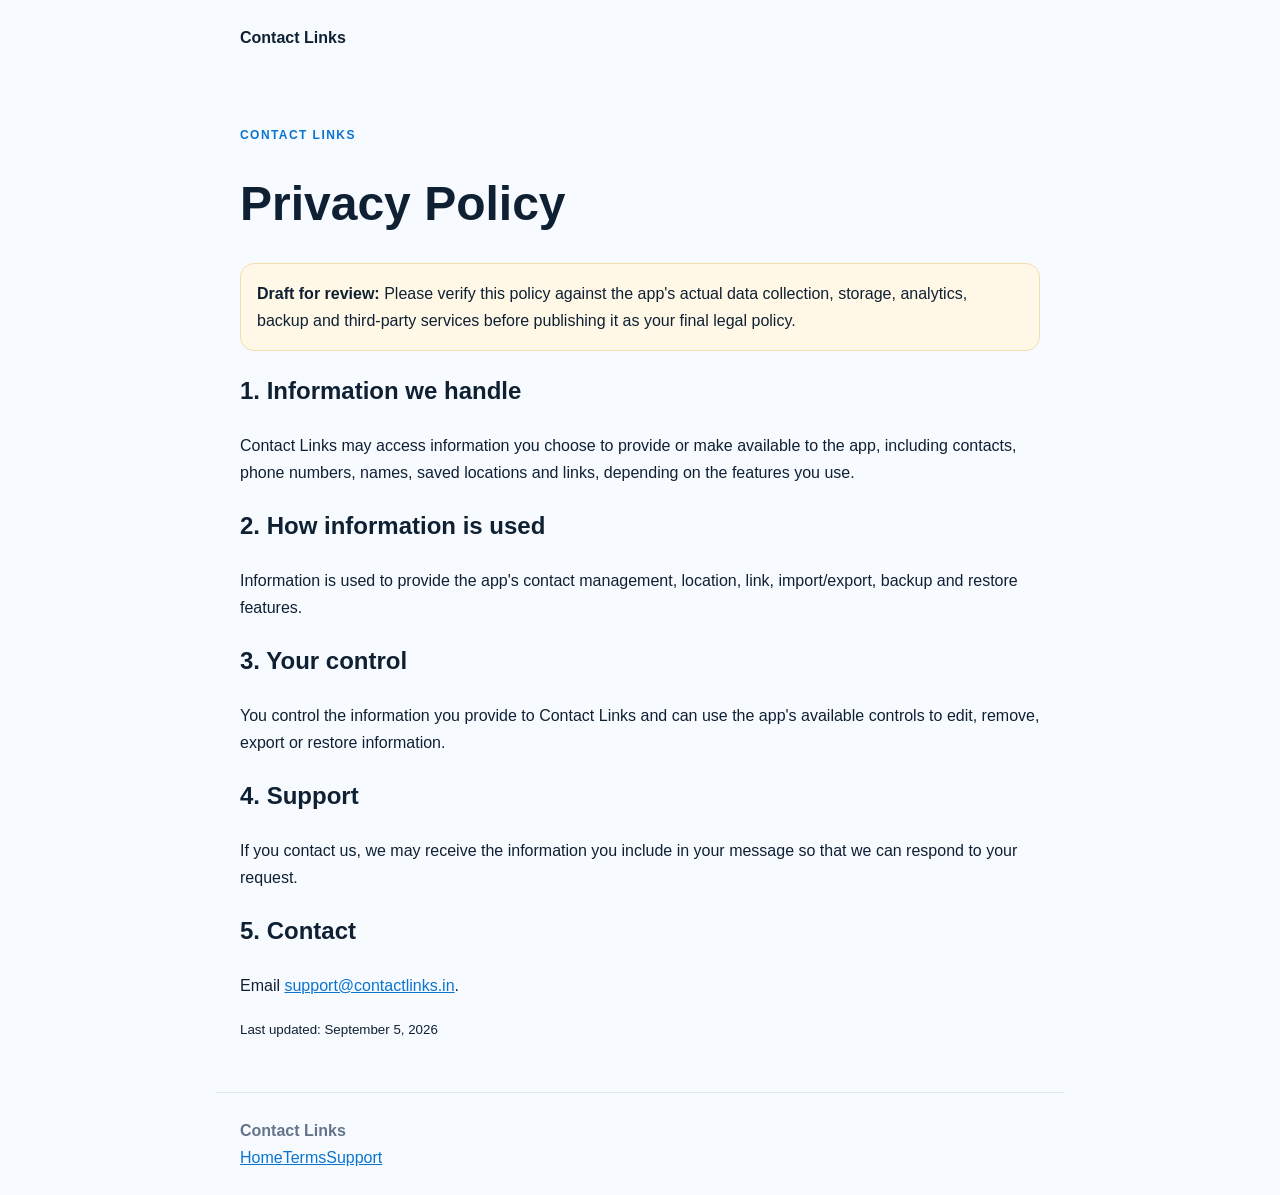
==== privacy.html @ 7d08d026 "Add files via upload" ====
<!doctype html><html lang="en"><head><meta charset="utf-8"><meta name="viewport" content="width=device-width,initial-scale=1"><title>Privacy Policy — Contact Links</title><style>body{margin:0;font-family:-apple-system,BlinkMacSystemFont,Segoe UI,Arial,sans-serif;color:#102033;background:#f7fbff;line-height:1.7}.nav,footer{max-width:800px;margin:auto;padding:24px}.brand{color:#102033;text-decoration:none;font-weight:800}.legal{max-width:800px;margin:50px auto;padding:0 24px}.legal h1{font-size:48px;line-height:1.1}.eyebrow{color:#0b74d1;font-size:12px;font-weight:800;letter-spacing:.12em}.notice{background:#fff8e7;border:1px solid #f1dfad;padding:16px;border-radius:14px}a{color:#0b74d1}footer{border-top:1px solid #dce8f3;color:#64748b}</style></head><body><header class="nav"><a class="brand" href="index.html"><img src="" alt=""><span>Contact Links</span></a></header><main class="legal"><p class="eyebrow">CONTACT LINKS</p><h1>Privacy Policy</h1><div class="notice"><strong>Draft for review:</strong> Please verify this policy against the app's actual data collection, storage, analytics, backup and third-party services before publishing it as your final legal policy.</div><h2>1. Information we handle</h2><p>Contact Links may access information you choose to provide or make available to the app, including contacts, phone numbers, names, saved locations and links, depending on the features you use.</p><h2>2. How information is used</h2><p>Information is used to provide the app's contact management, location, link, import/export, backup and restore features.</p><h2>3. Your control</h2><p>You control the information you provide to Contact Links and can use the app's available controls to edit, remove, export or restore information.</p><h2>4. Support</h2><p>If you contact us, we may receive the information you include in your message so that we can respond to your request.</p><h2>5. Contact</h2><p>Email <a href="mailto:support@contactlinks.in">support@contactlinks.in</a>.</p><p><small>Last updated: September 5, 2026</small></p></main><footer><div class="footer-brand"><img src="" alt=""><strong>Contact Links</strong></div><div class="footer-links"><a href="index.html">Home</a><a href="terms.html">Terms</a><a href="mailto:support@contactlinks.in">Support</a></div></footer></body></html>
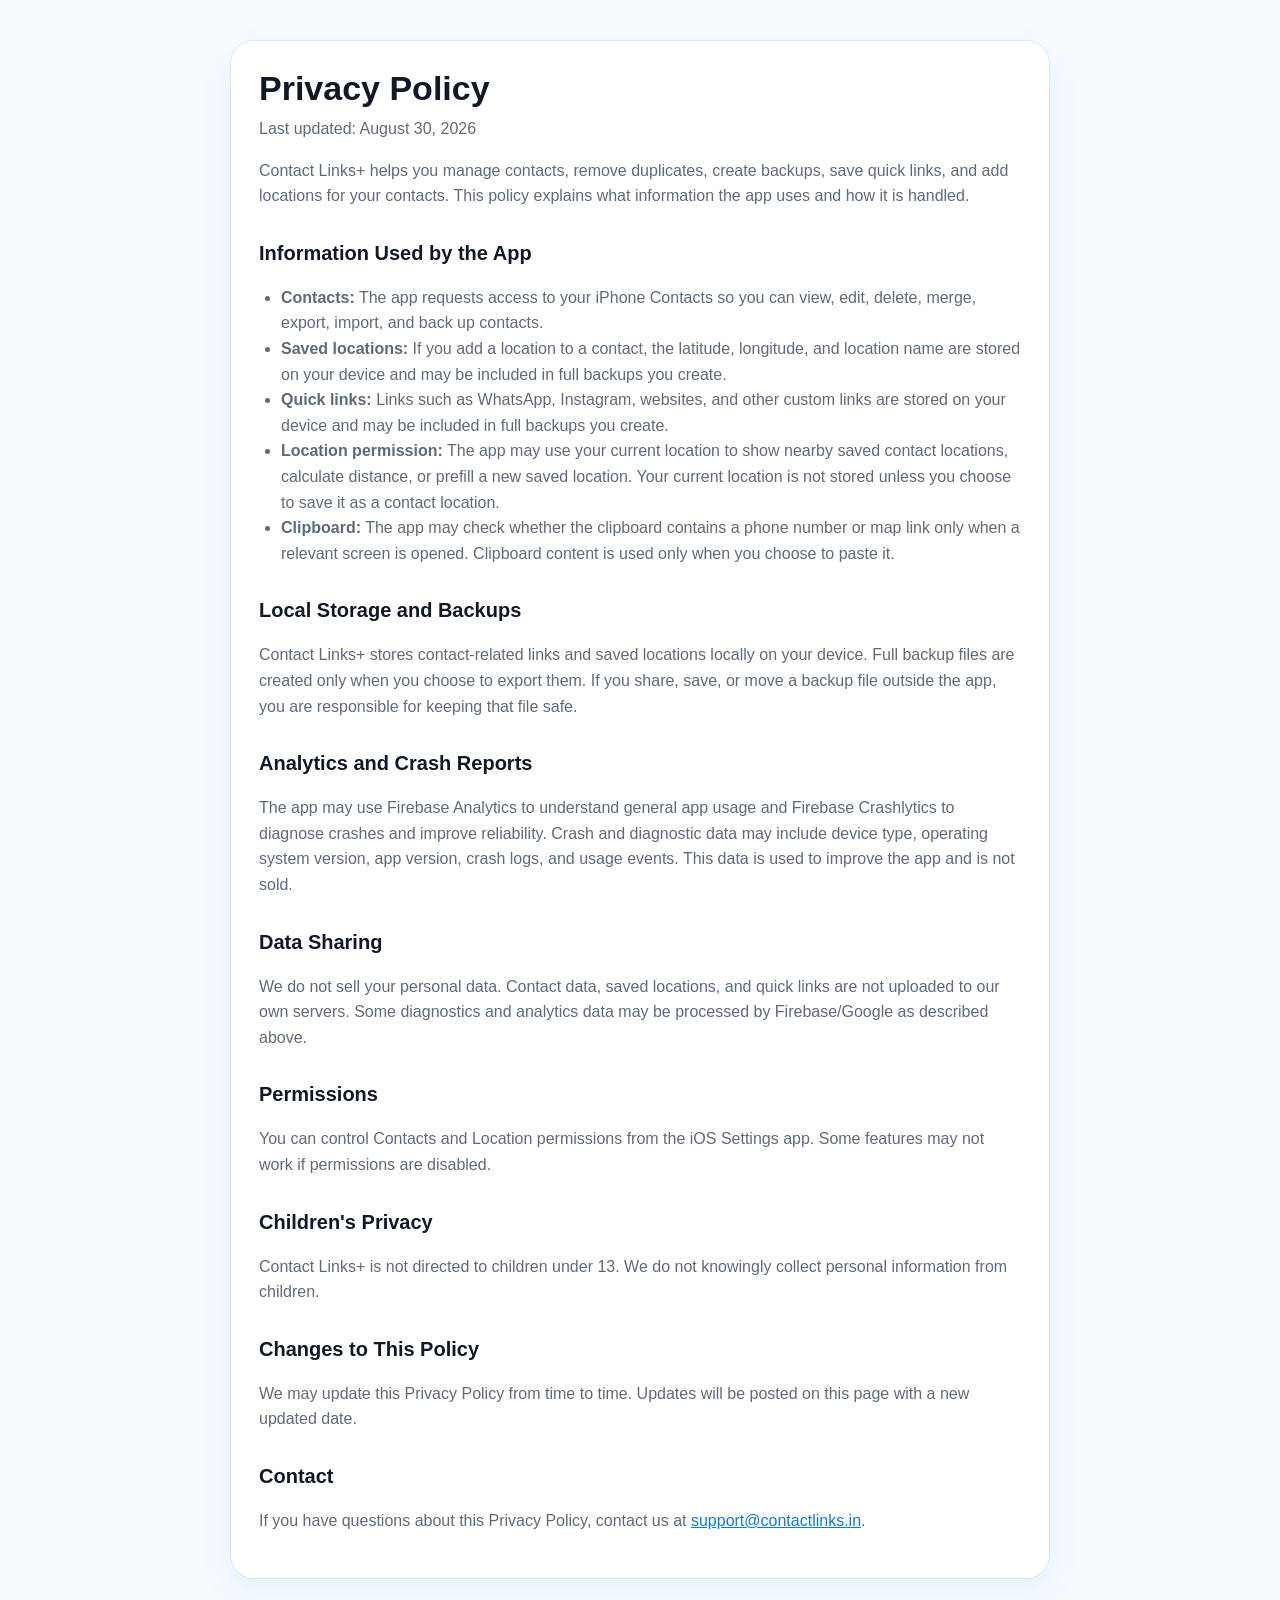
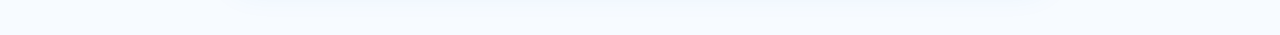
==== commit 27d161b7: "Add files via upload" ====
--- a/privacy.html
+++ b/privacy.html
@@ -1 +1,60 @@
-<!doctype html><html lang="en"><head><meta charset="utf-8"><meta name="viewport" content="width=device-width,initial-scale=1"><title>Privacy Policy — Contact Links</title><style>body{margin:0;font-family:-apple-system,BlinkMacSystemFont,Segoe UI,Arial,sans-serif;color:#102033;background:#f7fbff;line-height:1.7}.nav,footer{max-width:800px;margin:auto;padding:24px}.brand{color:#102033;text-decoration:none;font-weight:800}.legal{max-width:800px;margin:50px auto;padding:0 24px}.legal h1{font-size:48px;line-height:1.1}.eyebrow{color:#0b74d1;font-size:12px;font-weight:800;letter-spacing:.12em}.notice{background:#fff8e7;border:1px solid #f1dfad;padding:16px;border-radius:14px}a{color:#0b74d1}footer{border-top:1px solid #dce8f3;color:#64748b}</style></head><body><header class="nav"><a class="brand" href="index.html"><img src="" alt=""><span>Contact Links</span></a></header><main class="legal"><p class="eyebrow">CONTACT LINKS</p><h1>Privacy Policy</h1><div class="notice"><strong>Draft for review:</strong> Please verify this policy against the app's actual data collection, storage, analytics, backup and third-party services before publishing it as your final legal policy.</div><h2>1. Information we handle</h2><p>Contact Links may access information you choose to provide or make available to the app, including contacts, phone numbers, names, saved locations and links, depending on the features you use.</p><h2>2. How information is used</h2><p>Information is used to provide the app's contact management, location, link, import/export, backup and restore features.</p><h2>3. Your control</h2><p>You control the information you provide to Contact Links and can use the app's available controls to edit, remove, export or restore information.</p><h2>4. Support</h2><p>If you contact us, we may receive the information you include in your message so that we can respond to your request.</p><h2>5. Contact</h2><p>Email <a href="mailto:support@contactlinks.in">support@contactlinks.in</a>.</p><p><small>Last updated: September 5, 2026</small></p></main><footer><div class="footer-brand"><img src="" alt=""><strong>Contact Links</strong></div><div class="footer-links"><a href="index.html">Home</a><a href="terms.html">Terms</a><a href="mailto:support@contactlinks.in">Support</a></div></footer></body></html>+<!doctype html>
+<html lang="en">
+<head>
+  <meta charset="utf-8">
+  <meta name="viewport" content="width=device-width, initial-scale=1">
+  <title>Contact Links+ Privacy Policy</title>
+  <style>
+    :root { color-scheme: light; --ink:#111827; --muted:#5f6b7a; --accent:#0f7bdc; --line:#d8e7f8; --bg:#f7fbff; }
+    body { margin:0; font-family:-apple-system,BlinkMacSystemFont,"Segoe UI",sans-serif; background:var(--bg); color:var(--ink); line-height:1.6; }
+    main { max-width:820px; margin:0 auto; padding:40px 20px 56px; }
+    .card { background:white; border:1px solid var(--line); border-radius:24px; padding:28px; box-shadow:0 12px 32px rgba(15,123,220,.08); }
+    h1 { margin:0 0 8px; font-size:34px; line-height:1.15; }
+    h2 { margin:28px 0 8px; font-size:20px; }
+    p, li { color:var(--muted); font-size:16px; }
+    ul { padding-left:22px; }
+    a { color:var(--accent); }
+    .updated { margin-top:0; color:var(--muted); }
+  </style>
+</head>
+<body>
+  <main>
+    <section class="card">
+      <h1>Privacy Policy</h1>
+      <p class="updated">Last updated: August 30, 2026</p>
+
+      <p>Contact Links+ helps you manage contacts, remove duplicates, create backups, save quick links, and add locations for your contacts. This policy explains what information the app uses and how it is handled.</p>
+
+      <h2>Information Used by the App</h2>
+      <ul>
+        <li><strong>Contacts:</strong> The app requests access to your iPhone Contacts so you can view, edit, delete, merge, export, import, and back up contacts.</li>
+        <li><strong>Saved locations:</strong> If you add a location to a contact, the latitude, longitude, and location name are stored on your device and may be included in full backups you create.</li>
+        <li><strong>Quick links:</strong> Links such as WhatsApp, Instagram, websites, and other custom links are stored on your device and may be included in full backups you create.</li>
+        <li><strong>Location permission:</strong> The app may use your current location to show nearby saved contact locations, calculate distance, or prefill a new saved location. Your current location is not stored unless you choose to save it as a contact location.</li>
+        <li><strong>Clipboard:</strong> The app may check whether the clipboard contains a phone number or map link only when a relevant screen is opened. Clipboard content is used only when you choose to paste it.</li>
+      </ul>
+
+      <h2>Local Storage and Backups</h2>
+      <p>Contact Links+ stores contact-related links and saved locations locally on your device. Full backup files are created only when you choose to export them. If you share, save, or move a backup file outside the app, you are responsible for keeping that file safe.</p>
+
+      <h2>Analytics and Crash Reports</h2>
+      <p>The app may use Firebase Analytics to understand general app usage and Firebase Crashlytics to diagnose crashes and improve reliability. Crash and diagnostic data may include device type, operating system version, app version, crash logs, and usage events. This data is used to improve the app and is not sold.</p>
+
+      <h2>Data Sharing</h2>
+      <p>We do not sell your personal data. Contact data, saved locations, and quick links are not uploaded to our own servers. Some diagnostics and analytics data may be processed by Firebase/Google as described above.</p>
+
+      <h2>Permissions</h2>
+      <p>You can control Contacts and Location permissions from the iOS Settings app. Some features may not work if permissions are disabled.</p>
+
+      <h2>Children's Privacy</h2>
+      <p>Contact Links+ is not directed to children under 13. We do not knowingly collect personal information from children.</p>
+
+      <h2>Changes to This Policy</h2>
+      <p>We may update this Privacy Policy from time to time. Updates will be posted on this page with a new updated date.</p>
+
+      <h2>Contact</h2>
+      <p>If you have questions about this Privacy Policy, contact us at <a href="mailto:support@contactlinks.in">support@contactlinks.in</a>.</p>
+    </section>
+  </main>
+</body>
+</html>
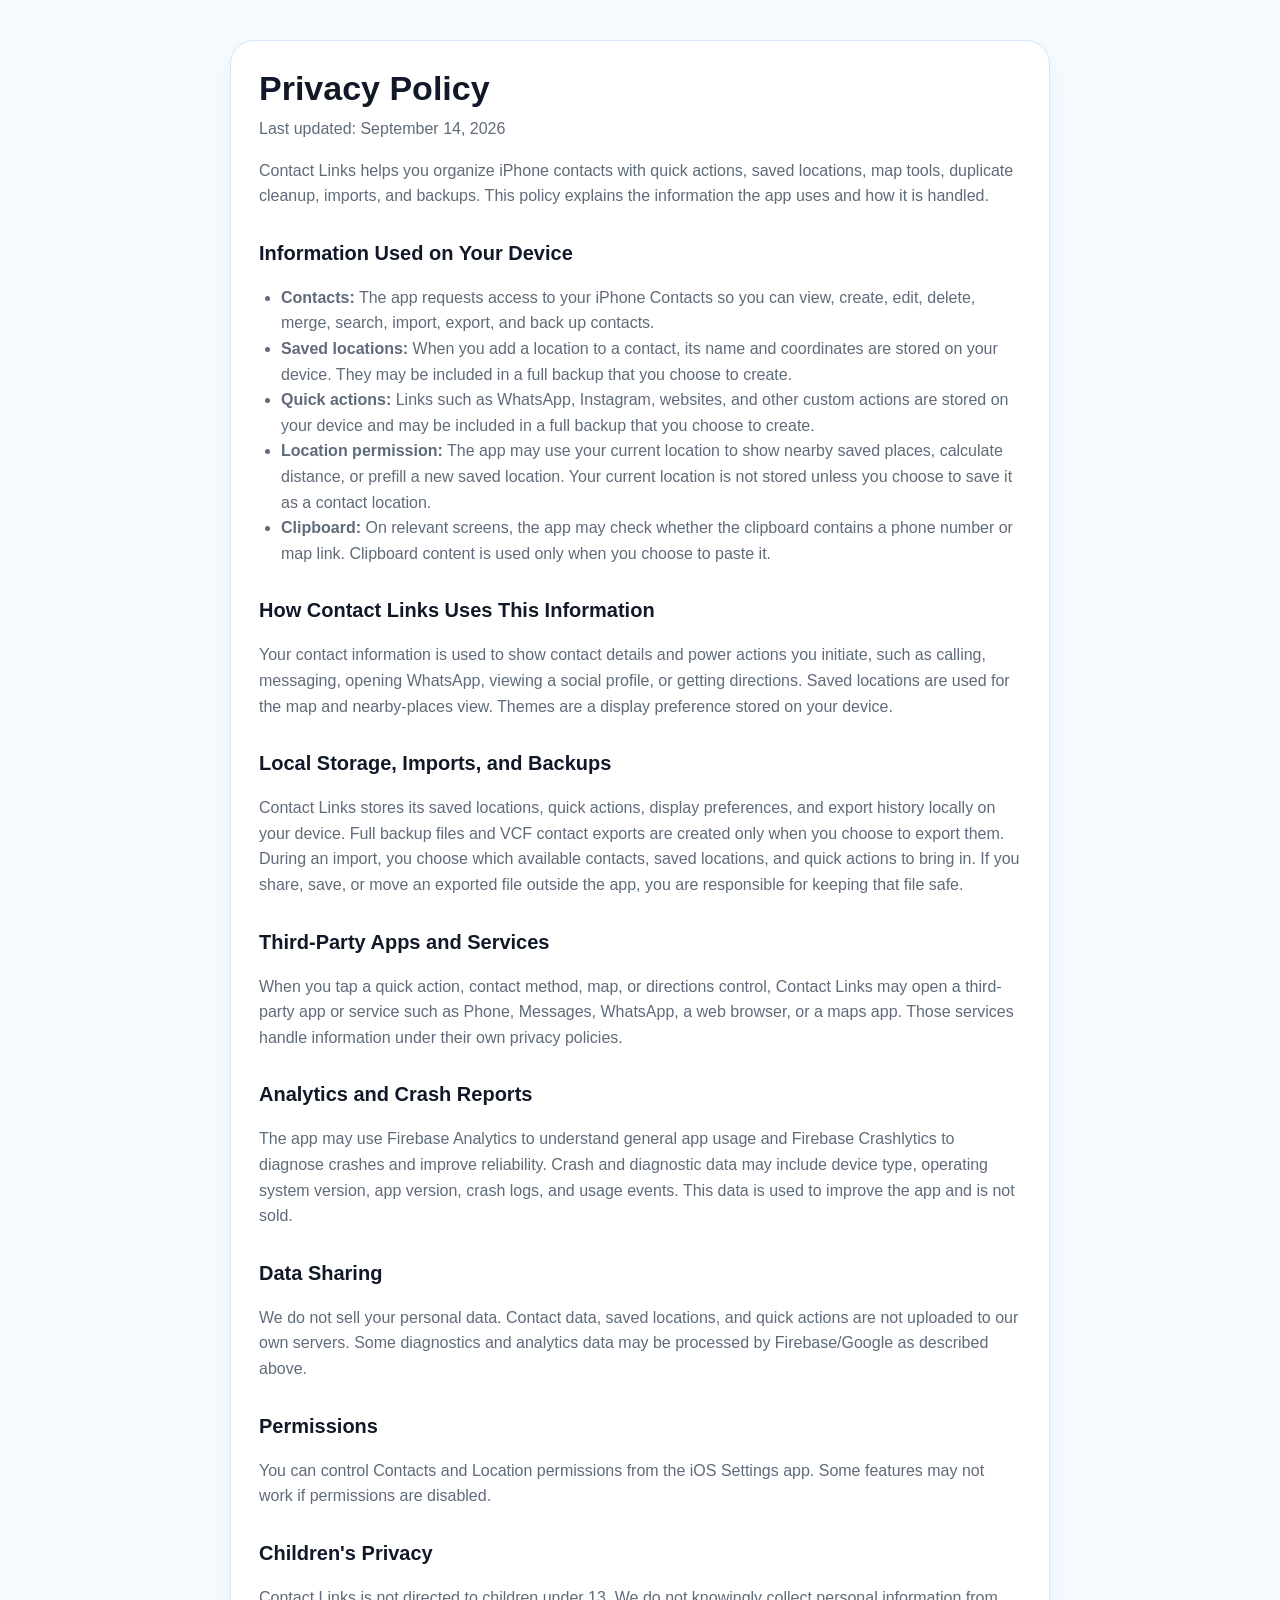
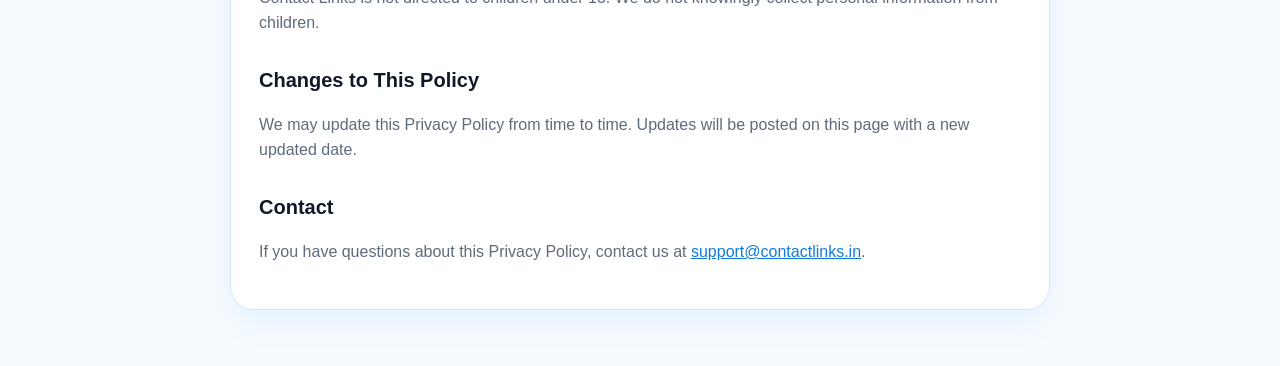
==== commit d602420f: "- Updated web pages for priivacy, support & terms" ====
--- a/privacy.html
+++ b/privacy.html
@@ -3,7 +3,7 @@
 <head>
   <meta charset="utf-8">
   <meta name="viewport" content="width=device-width, initial-scale=1">
-  <title>Contact Links+ Privacy Policy</title>
+  <title>Contact Links Privacy Policy</title>
   <style>
     :root { color-scheme: light; --ink:#111827; --muted:#5f6b7a; --accent:#0f7bdc; --line:#d8e7f8; --bg:#f7fbff; }
     body { margin:0; font-family:-apple-system,BlinkMacSystemFont,"Segoe UI",sans-serif; background:var(--bg); color:var(--ink); line-height:1.6; }
@@ -21,33 +21,39 @@
   <main>
     <section class="card">
       <h1>Privacy Policy</h1>
-      <p class="updated">Last updated: August 30, 2026</p>
+      <p class="updated">Last updated: September 14, 2026</p>
 
-      <p>Contact Links+ helps you manage contacts, remove duplicates, create backups, save quick links, and add locations for your contacts. This policy explains what information the app uses and how it is handled.</p>
+      <p>Contact Links helps you organize iPhone contacts with quick actions, saved locations, map tools, duplicate cleanup, imports, and backups. This policy explains the information the app uses and how it is handled.</p>
 
-      <h2>Information Used by the App</h2>
+      <h2>Information Used on Your Device</h2>
       <ul>
-        <li><strong>Contacts:</strong> The app requests access to your iPhone Contacts so you can view, edit, delete, merge, export, import, and back up contacts.</li>
-        <li><strong>Saved locations:</strong> If you add a location to a contact, the latitude, longitude, and location name are stored on your device and may be included in full backups you create.</li>
-        <li><strong>Quick links:</strong> Links such as WhatsApp, Instagram, websites, and other custom links are stored on your device and may be included in full backups you create.</li>
-        <li><strong>Location permission:</strong> The app may use your current location to show nearby saved contact locations, calculate distance, or prefill a new saved location. Your current location is not stored unless you choose to save it as a contact location.</li>
-        <li><strong>Clipboard:</strong> The app may check whether the clipboard contains a phone number or map link only when a relevant screen is opened. Clipboard content is used only when you choose to paste it.</li>
+        <li><strong>Contacts:</strong> The app requests access to your iPhone Contacts so you can view, create, edit, delete, merge, search, import, export, and back up contacts.</li>
+        <li><strong>Saved locations:</strong> When you add a location to a contact, its name and coordinates are stored on your device. They may be included in a full backup that you choose to create.</li>
+        <li><strong>Quick actions:</strong> Links such as WhatsApp, Instagram, websites, and other custom actions are stored on your device and may be included in a full backup that you choose to create.</li>
+        <li><strong>Location permission:</strong> The app may use your current location to show nearby saved places, calculate distance, or prefill a new saved location. Your current location is not stored unless you choose to save it as a contact location.</li>
+        <li><strong>Clipboard:</strong> On relevant screens, the app may check whether the clipboard contains a phone number or map link. Clipboard content is used only when you choose to paste it.</li>
       </ul>
 
-      <h2>Local Storage and Backups</h2>
-      <p>Contact Links+ stores contact-related links and saved locations locally on your device. Full backup files are created only when you choose to export them. If you share, save, or move a backup file outside the app, you are responsible for keeping that file safe.</p>
+      <h2>How Contact Links Uses This Information</h2>
+      <p>Your contact information is used to show contact details and power actions you initiate, such as calling, messaging, opening WhatsApp, viewing a social profile, or getting directions. Saved locations are used for the map and nearby-places view. Themes are a display preference stored on your device.</p>
+
+      <h2>Local Storage, Imports, and Backups</h2>
+      <p>Contact Links stores its saved locations, quick actions, display preferences, and export history locally on your device. Full backup files and VCF contact exports are created only when you choose to export them. During an import, you choose which available contacts, saved locations, and quick actions to bring in. If you share, save, or move an exported file outside the app, you are responsible for keeping that file safe.</p>
+
+      <h2>Third-Party Apps and Services</h2>
+      <p>When you tap a quick action, contact method, map, or directions control, Contact Links may open a third-party app or service such as Phone, Messages, WhatsApp, a web browser, or a maps app. Those services handle information under their own privacy policies.</p>
 
       <h2>Analytics and Crash Reports</h2>
       <p>The app may use Firebase Analytics to understand general app usage and Firebase Crashlytics to diagnose crashes and improve reliability. Crash and diagnostic data may include device type, operating system version, app version, crash logs, and usage events. This data is used to improve the app and is not sold.</p>
 
       <h2>Data Sharing</h2>
-      <p>We do not sell your personal data. Contact data, saved locations, and quick links are not uploaded to our own servers. Some diagnostics and analytics data may be processed by Firebase/Google as described above.</p>
+      <p>We do not sell your personal data. Contact data, saved locations, and quick actions are not uploaded to our own servers. Some diagnostics and analytics data may be processed by Firebase/Google as described above.</p>
 
       <h2>Permissions</h2>
       <p>You can control Contacts and Location permissions from the iOS Settings app. Some features may not work if permissions are disabled.</p>
 
       <h2>Children's Privacy</h2>
-      <p>Contact Links+ is not directed to children under 13. We do not knowingly collect personal information from children.</p>
+      <p>Contact Links is not directed to children under 13. We do not knowingly collect personal information from children.</p>
 
       <h2>Changes to This Policy</h2>
       <p>We may update this Privacy Policy from time to time. Updates will be posted on this page with a new updated date.</p>
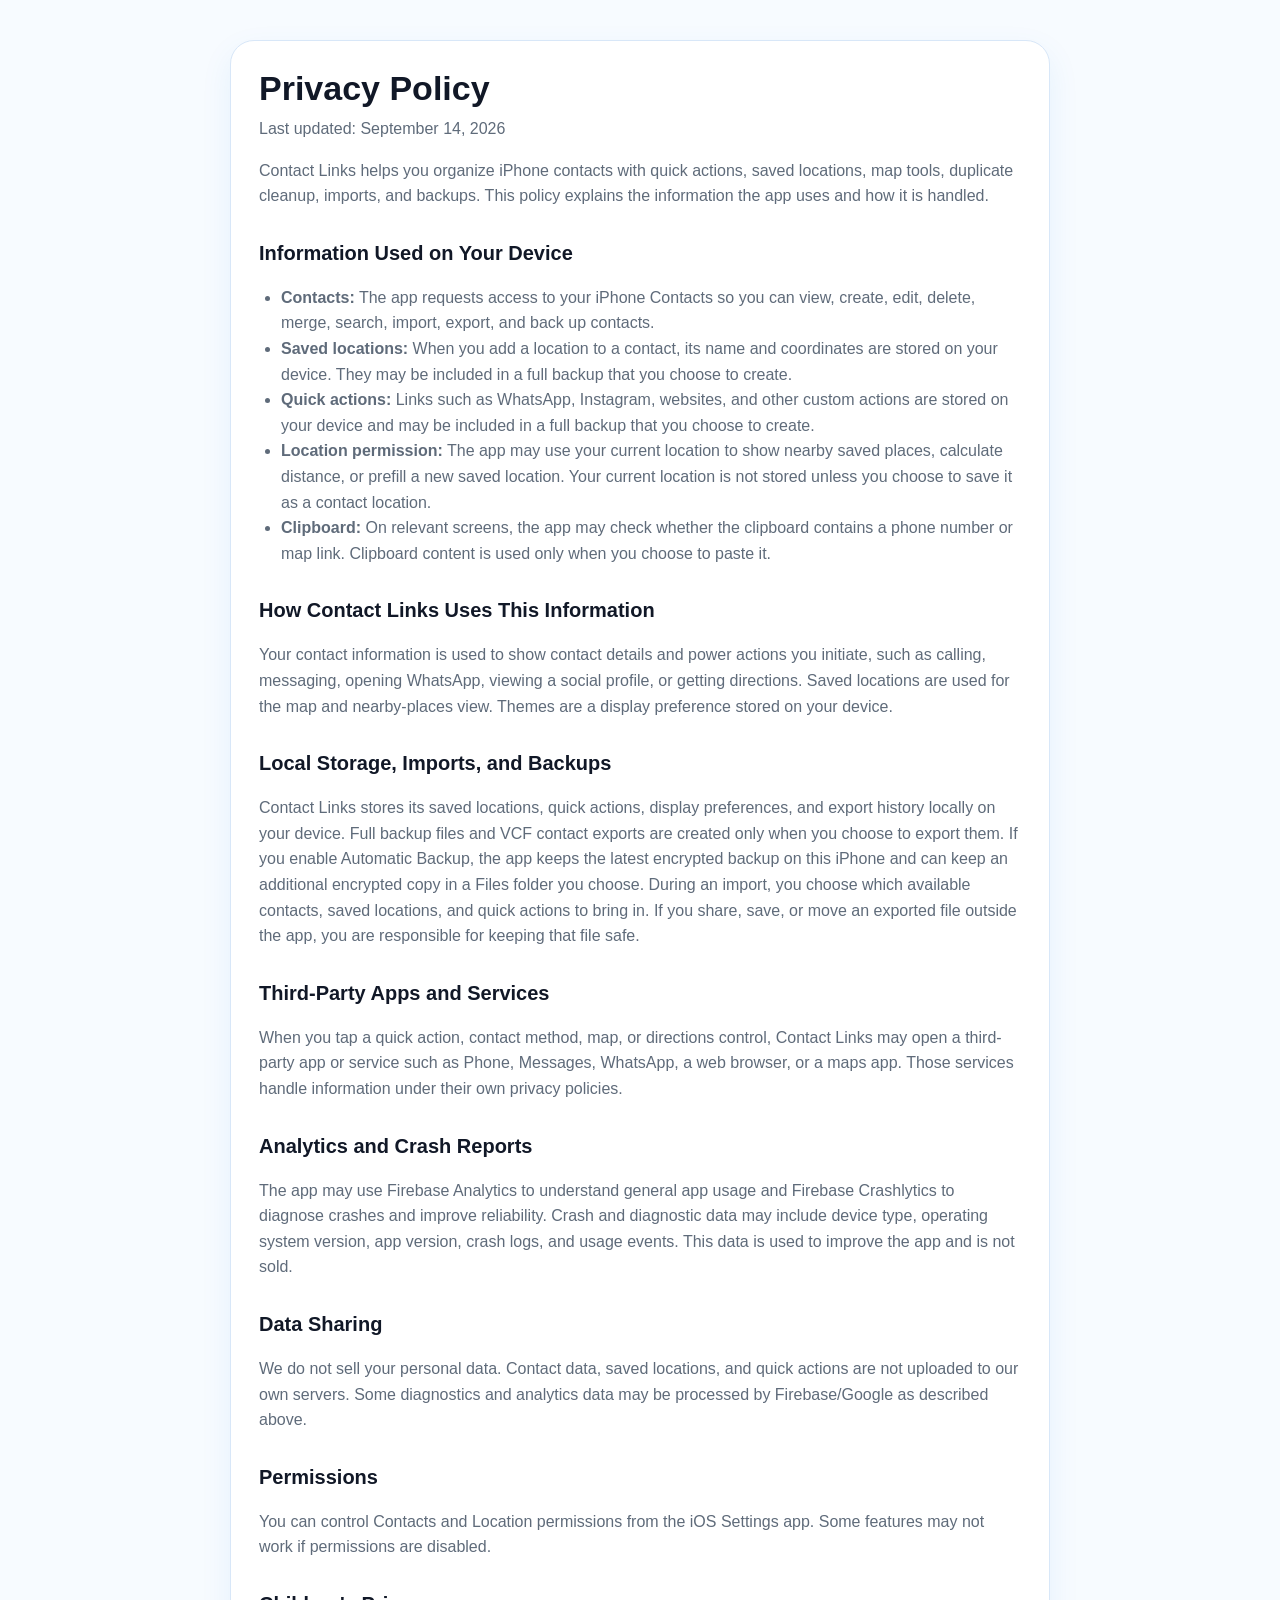
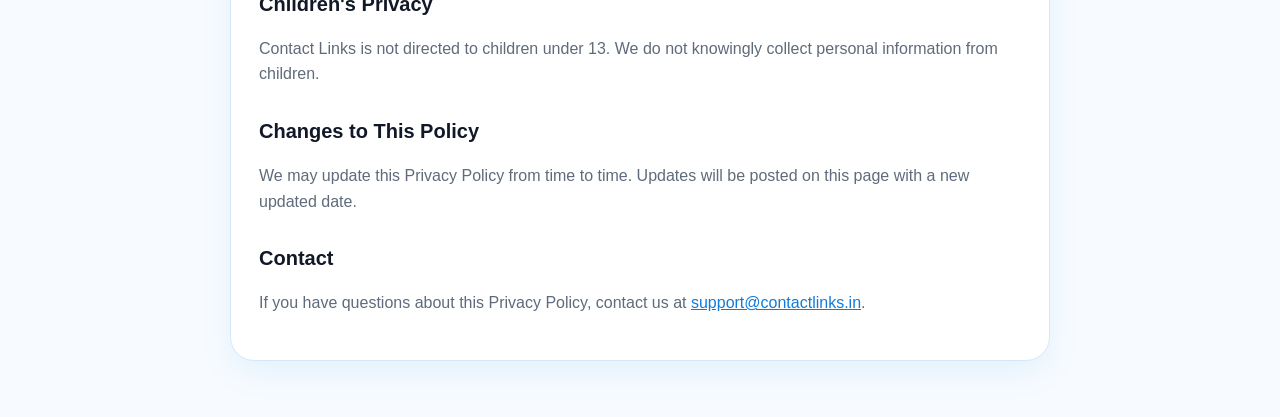
==== commit 35a1aa66: "- Latest v-1.1 adoption" ====
--- a/privacy.html
+++ b/privacy.html
@@ -38,7 +38,7 @@
       <p>Your contact information is used to show contact details and power actions you initiate, such as calling, messaging, opening WhatsApp, viewing a social profile, or getting directions. Saved locations are used for the map and nearby-places view. Themes are a display preference stored on your device.</p>
 
       <h2>Local Storage, Imports, and Backups</h2>
-      <p>Contact Links stores its saved locations, quick actions, display preferences, and export history locally on your device. Full backup files and VCF contact exports are created only when you choose to export them. During an import, you choose which available contacts, saved locations, and quick actions to bring in. If you share, save, or move an exported file outside the app, you are responsible for keeping that file safe.</p>
+      <p>Contact Links stores its saved locations, quick actions, display preferences, and export history locally on your device. Full backup files and VCF contact exports are created only when you choose to export them. If you enable Automatic Backup, the app keeps the latest encrypted backup on this iPhone and can keep an additional encrypted copy in a Files folder you choose. During an import, you choose which available contacts, saved locations, and quick actions to bring in. If you share, save, or move an exported file outside the app, you are responsible for keeping that file safe.</p>
 
       <h2>Third-Party Apps and Services</h2>
       <p>When you tap a quick action, contact method, map, or directions control, Contact Links may open a third-party app or service such as Phone, Messages, WhatsApp, a web browser, or a maps app. Those services handle information under their own privacy policies.</p>
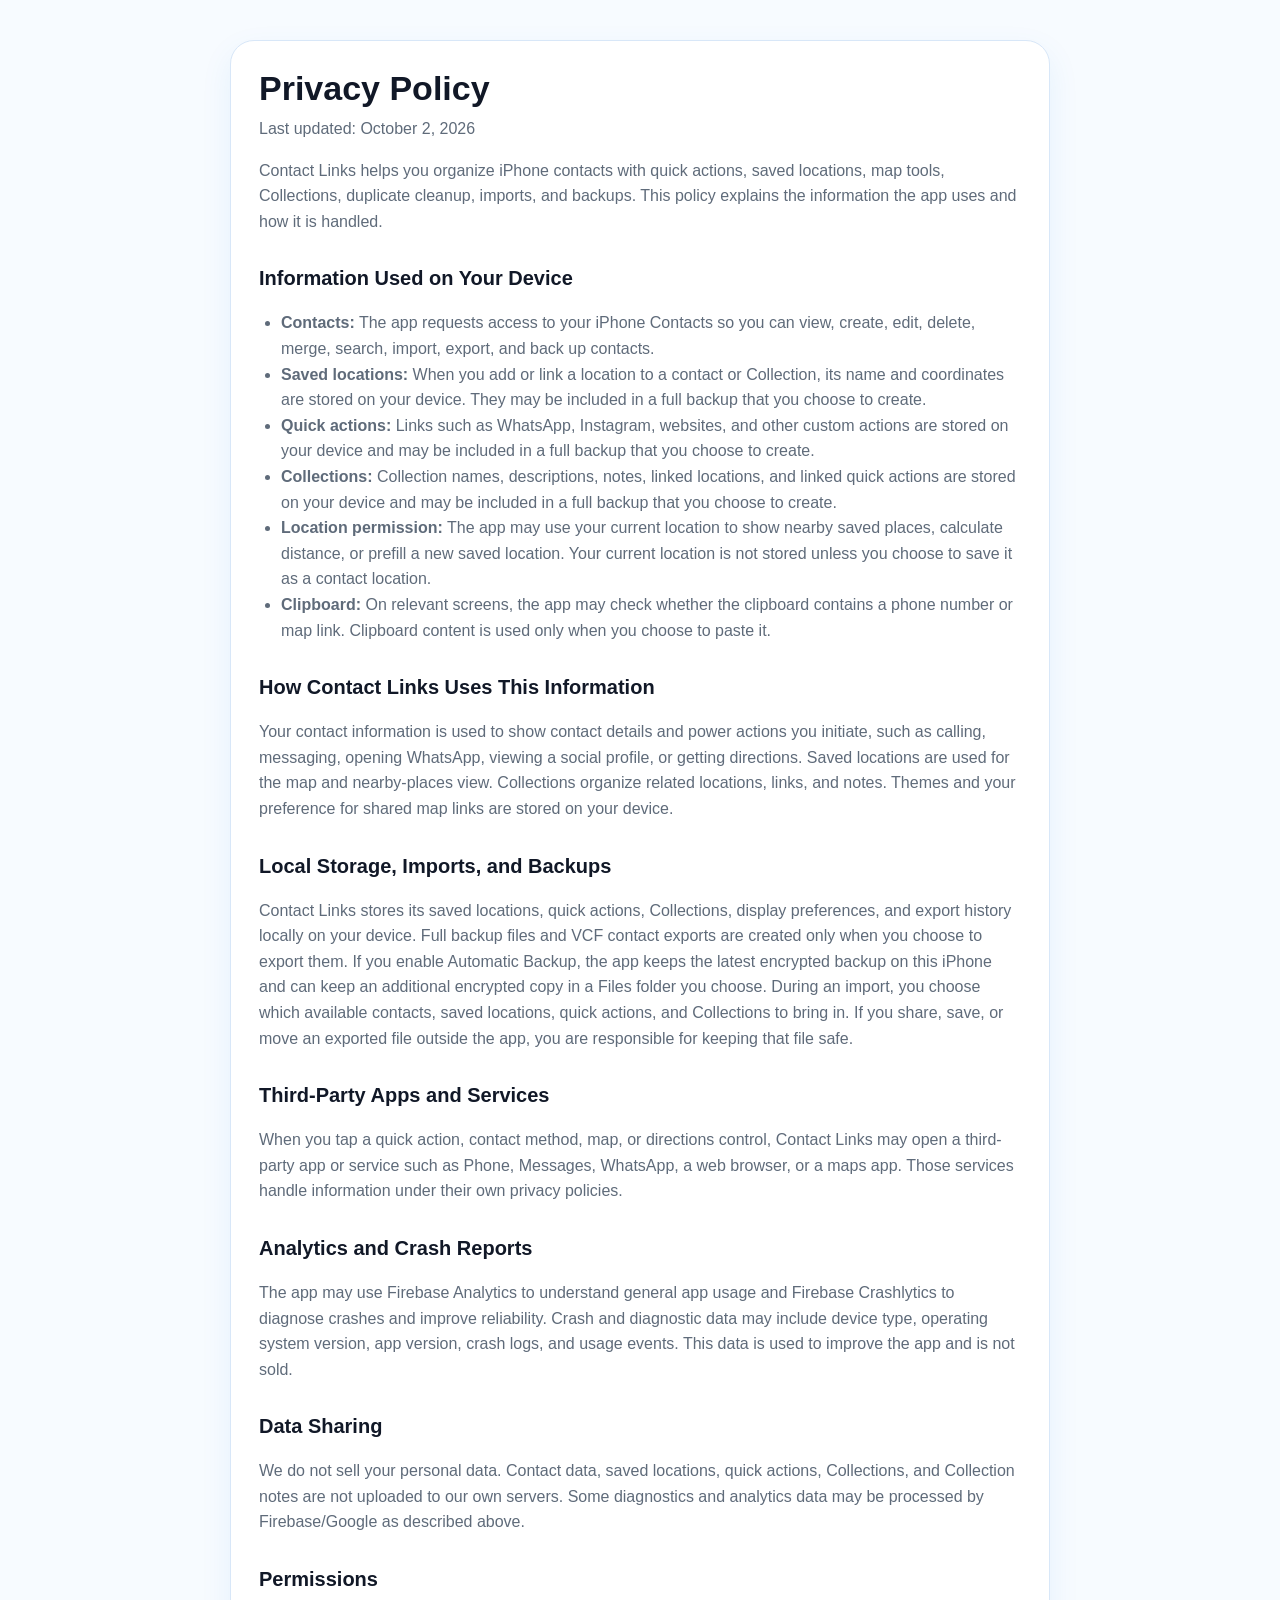
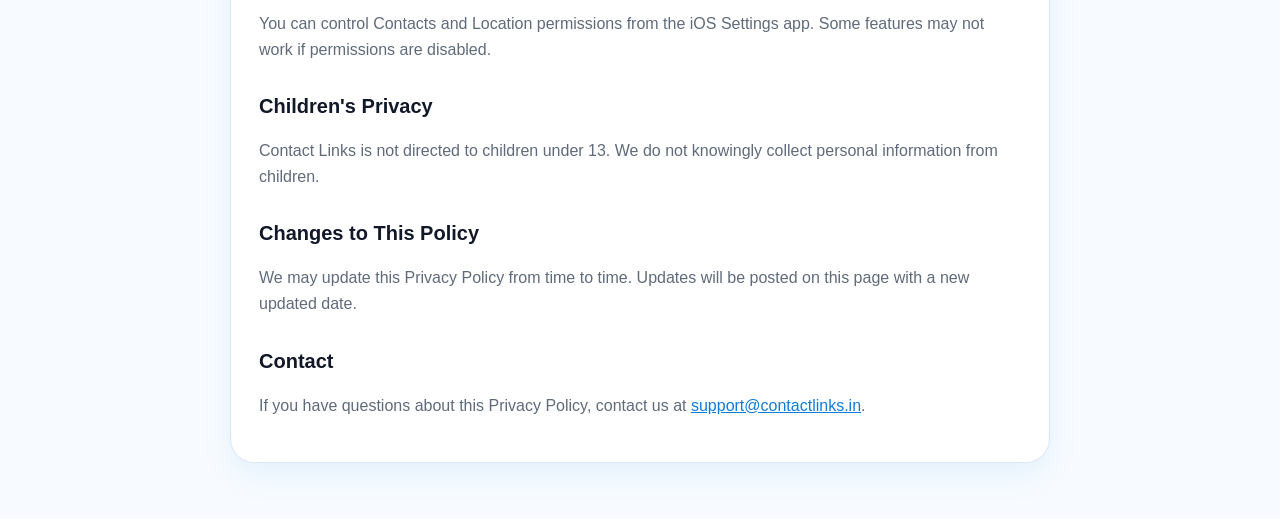
==== commit 551f4b4d: "App version 2.0 changes" ====
--- a/privacy.html
+++ b/privacy.html
@@ -21,24 +21,25 @@
   <main>
     <section class="card">
       <h1>Privacy Policy</h1>
-      <p class="updated">Last updated: September 14, 2026</p>
+      <p class="updated">Last updated: October 2, 2026</p>
 
-      <p>Contact Links helps you organize iPhone contacts with quick actions, saved locations, map tools, duplicate cleanup, imports, and backups. This policy explains the information the app uses and how it is handled.</p>
+      <p>Contact Links helps you organize iPhone contacts with quick actions, saved locations, map tools, Collections, duplicate cleanup, imports, and backups. This policy explains the information the app uses and how it is handled.</p>
 
       <h2>Information Used on Your Device</h2>
       <ul>
         <li><strong>Contacts:</strong> The app requests access to your iPhone Contacts so you can view, create, edit, delete, merge, search, import, export, and back up contacts.</li>
-        <li><strong>Saved locations:</strong> When you add a location to a contact, its name and coordinates are stored on your device. They may be included in a full backup that you choose to create.</li>
+        <li><strong>Saved locations:</strong> When you add or link a location to a contact or Collection, its name and coordinates are stored on your device. They may be included in a full backup that you choose to create.</li>
         <li><strong>Quick actions:</strong> Links such as WhatsApp, Instagram, websites, and other custom actions are stored on your device and may be included in a full backup that you choose to create.</li>
+        <li><strong>Collections:</strong> Collection names, descriptions, notes, linked locations, and linked quick actions are stored on your device and may be included in a full backup that you choose to create.</li>
         <li><strong>Location permission:</strong> The app may use your current location to show nearby saved places, calculate distance, or prefill a new saved location. Your current location is not stored unless you choose to save it as a contact location.</li>
         <li><strong>Clipboard:</strong> On relevant screens, the app may check whether the clipboard contains a phone number or map link. Clipboard content is used only when you choose to paste it.</li>
       </ul>
 
       <h2>How Contact Links Uses This Information</h2>
-      <p>Your contact information is used to show contact details and power actions you initiate, such as calling, messaging, opening WhatsApp, viewing a social profile, or getting directions. Saved locations are used for the map and nearby-places view. Themes are a display preference stored on your device.</p>
+      <p>Your contact information is used to show contact details and power actions you initiate, such as calling, messaging, opening WhatsApp, viewing a social profile, or getting directions. Saved locations are used for the map and nearby-places view. Collections organize related locations, links, and notes. Themes and your preference for shared map links are stored on your device.</p>
 
       <h2>Local Storage, Imports, and Backups</h2>
-      <p>Contact Links stores its saved locations, quick actions, display preferences, and export history locally on your device. Full backup files and VCF contact exports are created only when you choose to export them. If you enable Automatic Backup, the app keeps the latest encrypted backup on this iPhone and can keep an additional encrypted copy in a Files folder you choose. During an import, you choose which available contacts, saved locations, and quick actions to bring in. If you share, save, or move an exported file outside the app, you are responsible for keeping that file safe.</p>
+      <p>Contact Links stores its saved locations, quick actions, Collections, display preferences, and export history locally on your device. Full backup files and VCF contact exports are created only when you choose to export them. If you enable Automatic Backup, the app keeps the latest encrypted backup on this iPhone and can keep an additional encrypted copy in a Files folder you choose. During an import, you choose which available contacts, saved locations, quick actions, and Collections to bring in. If you share, save, or move an exported file outside the app, you are responsible for keeping that file safe.</p>
 
       <h2>Third-Party Apps and Services</h2>
       <p>When you tap a quick action, contact method, map, or directions control, Contact Links may open a third-party app or service such as Phone, Messages, WhatsApp, a web browser, or a maps app. Those services handle information under their own privacy policies.</p>
@@ -47,7 +48,7 @@
       <p>The app may use Firebase Analytics to understand general app usage and Firebase Crashlytics to diagnose crashes and improve reliability. Crash and diagnostic data may include device type, operating system version, app version, crash logs, and usage events. This data is used to improve the app and is not sold.</p>
 
       <h2>Data Sharing</h2>
-      <p>We do not sell your personal data. Contact data, saved locations, and quick actions are not uploaded to our own servers. Some diagnostics and analytics data may be processed by Firebase/Google as described above.</p>
+      <p>We do not sell your personal data. Contact data, saved locations, quick actions, Collections, and Collection notes are not uploaded to our own servers. Some diagnostics and analytics data may be processed by Firebase/Google as described above.</p>
 
       <h2>Permissions</h2>
       <p>You can control Contacts and Location permissions from the iOS Settings app. Some features may not work if permissions are disabled.</p>
